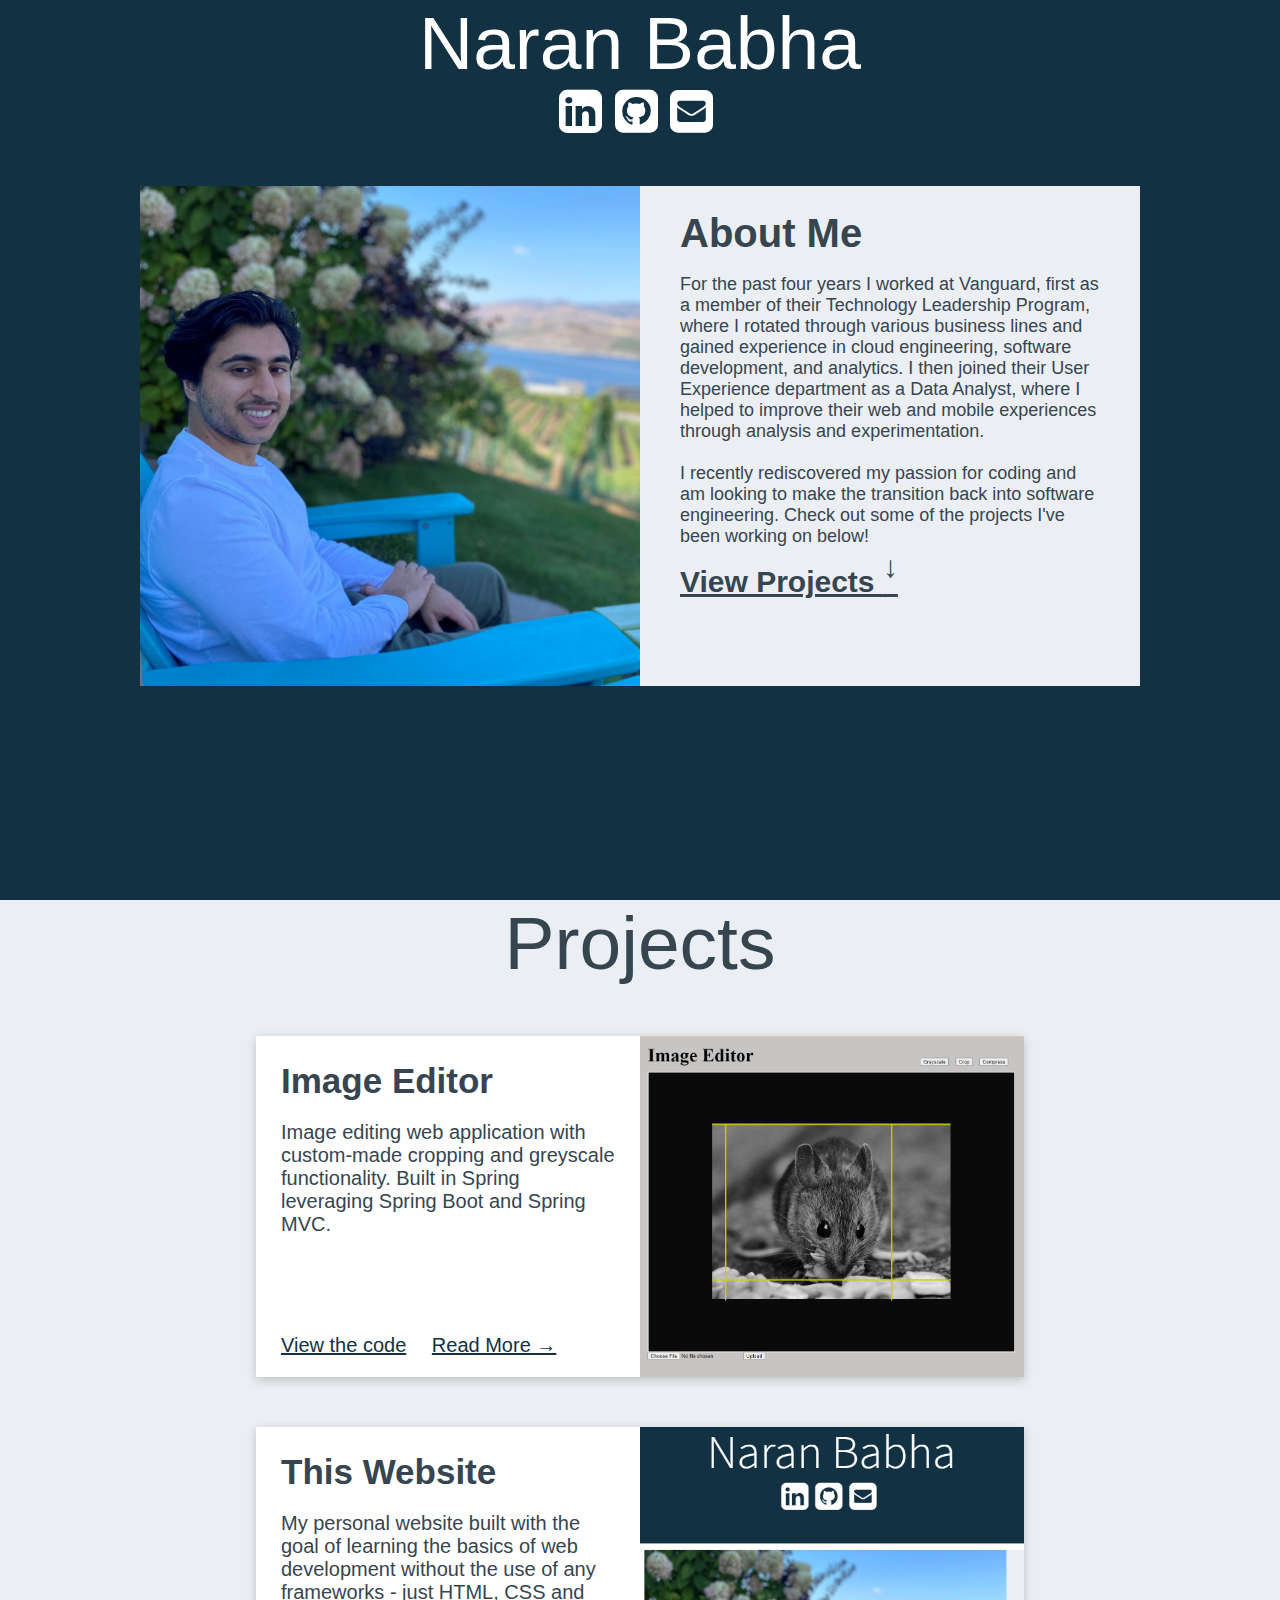
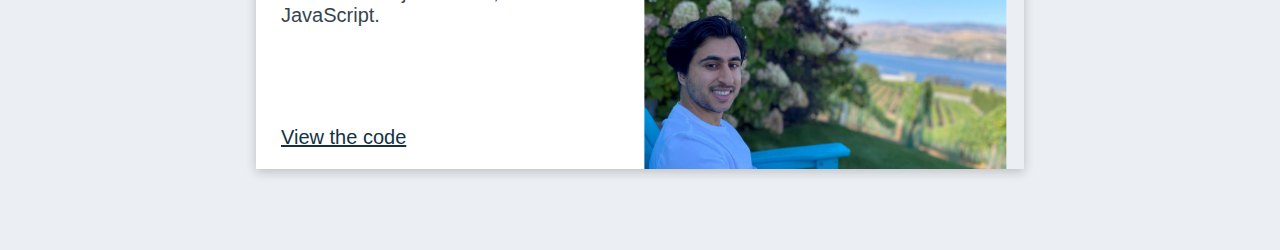
==== index.html @ 6fc2f873 "adding viewport meta tag to fix sizing on mobile" ====
<!DOCTYPE html>
<script src="jquery-3.6.3.min.js"></script>
<link rel="stylesheet" href="/libs/font-awesome-4.7.0/css/font-awesome.min.css">
<link rel="stylesheet" type="text/css" href="/index.css"/>
<link rel="stylesheet" type="text/css" href="/style.css"/>
<link rel="stylesheet" type="text/css" href="/responsive.css"/>
<html>
    <head>
        <title>Naran Babha</title>
        <meta name="viewport" content="width=device-width, initial-scale=1" />
    </head>
    <body>
        <div id="home-container">
            <h1 class="text-white text-centered">Naran Babha</h1>
            <div class="text-centered" id="contact">
                <a href="https://www.linkedin.com/in/naranbabha/" style="text-decoration:none">
                    <i id="linkedin" class="fa fa-linkedin-square contact-btn text-white" aria-hidden="true" aria-setsize="100px"></i>
                </a>
                <a href="https://github.com/nab115/" style="text-decoration:none">
                    <i id="github" class="fa fa-github-square contact-btn text-white" aria-hidden="true" aria-setsize="100px"></i>
                </a>
                <a href="mailto:nbabha@gmail.com">
                    <i class="fa fa-envelope-square contact-btn text-white" aria-hidden="true" aria-setsize="100px"></i>
                </a>
            </div>
            <div id="about-container">
                <img id="about-image" src="/media/chilling_in_chelan.jpg"
                ><div id="about-text__outer">
                    <div class="inner" id="about-text__inner">
                        <h2>About Me</h2>
                        <p>
                            For the past four years I worked at Vanguard, first as a member of their Technology 
                            Leadership Program, where I rotated through various business lines and gained experience 
                            in cloud engineering, software development, and analytics. I then joined their User 
                            Experience department as a Data Analyst, where I helped to improve their web and mobile 
                            experiences through analysis and experimentation.
                            <br><br>
                            I recently rediscovered my passion for coding and am looking to make the transition back 
                            into software engineering. Check out some of the projects I've been working on below!
                        </p>
                        <h3><a class="text-theme smooth-scroll" href="projects-container">View Projects <span id="down_arrow">&#8595</span></a></h3>
                    </div>
                </div>
            </div>
        </div>
        <div id="projects-container">
            <h1 class="text-centered">Projects</h1>
            <div id="projects"></div>
        </div>
    </body>
    <script type="module" src="index.js"></script>
</html>
---- index.css ----
html { background-color:rgb(18, 50, 67); }

/* ensure html background color doesn't show in projects section */
body { margin: 0px; }

.contact-btn {
    /* relative positioning to jiggle icons */
    position: relative;
    padding-right: 8px;
    font-size: 50px;
}

#home-container {
    width: 100%;
    min-height: 80vh;
    padding-bottom: 20vh;
}

#about-container{
    /* border: white 10px solid; */
    /* width: 1150px;
    min-width: 1150px;
    height: 500px; */
    position: relative;
    margin: auto;
    margin-top: 50px;
    text-align: center;
}

#about-image {
    aspect-ratio: 1 / 1;
    width: 30vw;
    min-width: 500px;
    display: inline-block;
    vertical-align: top;
}

#about-text__outer {
    display: inline-block;
    vertical-align: top;
    aspect-ratio: 1 / 1;
    width: 30vw;
    min-width: 500px;
    background-color: rgb(235, 239, 243);
}

#about-text__inner {
    text-align: left;
    margin-left: 40px;
    margin-right: 40px;
    margin-top: 25px;
    margin-bottom: 25px;
}

#about-text__inner p {
    font-size: 18px;
}

#down_arrow {
    /* relative positioning to bounce arrow */
    position: relative;
}

#projects-container {
    background-color: rgb(235, 239, 243);
    min-height: 100vh;
    padding-bottom: 50px;
}

.project-container {
    aspect-ratio: 2.25 / 1;
    width: 60vw;
    min-width: 500px;
    background-color: white;
    margin : auto;
    margin-top: 50px;
    position: relative;
    box-shadow: 0 3px 10px rgb(0 0 0 / 0.2);
}

.project-info__outer {
    width: 50%;
    height: 100%;
    float: left;
    position: relative;
}

.project-info__inner {
    margin-left: 25px;
    margin-right: 25px;
    margin-top: 25px;
    text-align: left;
}

.project-title {
    font-size: 35px;
    font-weight: 600;
    margin: 0px;
}

.project-image-container {
    float: right;
    width: 50%;
    height: 100%;
    position: relative;
    overflow: hidden;
}

.project-image-container img {
    width: 100%;
}

.project-links {
    bottom: 0px;
    position : absolute;
}

.project-links a {
    margin-right: 20px;
}
---- style.css ----
html { 
    font-family: 'Source Sans Pro', sans-serif;
    color: rgb(54, 69, 79);
    min-width: 500px;
}

h1 {
    font-size: 75px;
    font-weight: 350;
    margin: 0px;
}

h2 {
    font-size: 40px;
    font-weight: 700;
    margin: 0px;
}

h3 {
    font-size: 30px;
    font-weight: 700;
    margin: 0px;
}

p { font-size: 20px; }

.text-white { color: white }

.text-theme { color : rgb(54, 69, 79);}

.text-blue { color : rgb(18, 50, 67);}

.text-centered {
    text-align: center;
    position: relative;
}

.inner {
    /* 
        These settings allow for inner div to be 100% height of outer INCLUDING inner's margins 
        reference : https://stackoverflow.com/questions/485827/css-100-height-with-padding-margin
        Reading http://cssdesignpatterns.com/ would be useful to advance my CSS and HTML
    */
    display: block;
    height: auto;
    bottom:0;
    top:0;
    left:0;
    right:0;
    /* position: absolute; */
}
---- responsive.css ----
@media screen and (max-width: 1024px) {
   .project-container {
        width: 90vw;
   } 
    
    .project-image-container {
        display: none;
    }

    .project-info__outer {
        width: 100%;
    }

    #about-image {
        width: 100vw;
    }

    #about-text__outer {
        width: 100vw;
        aspect-ratio: unset;
    }
}
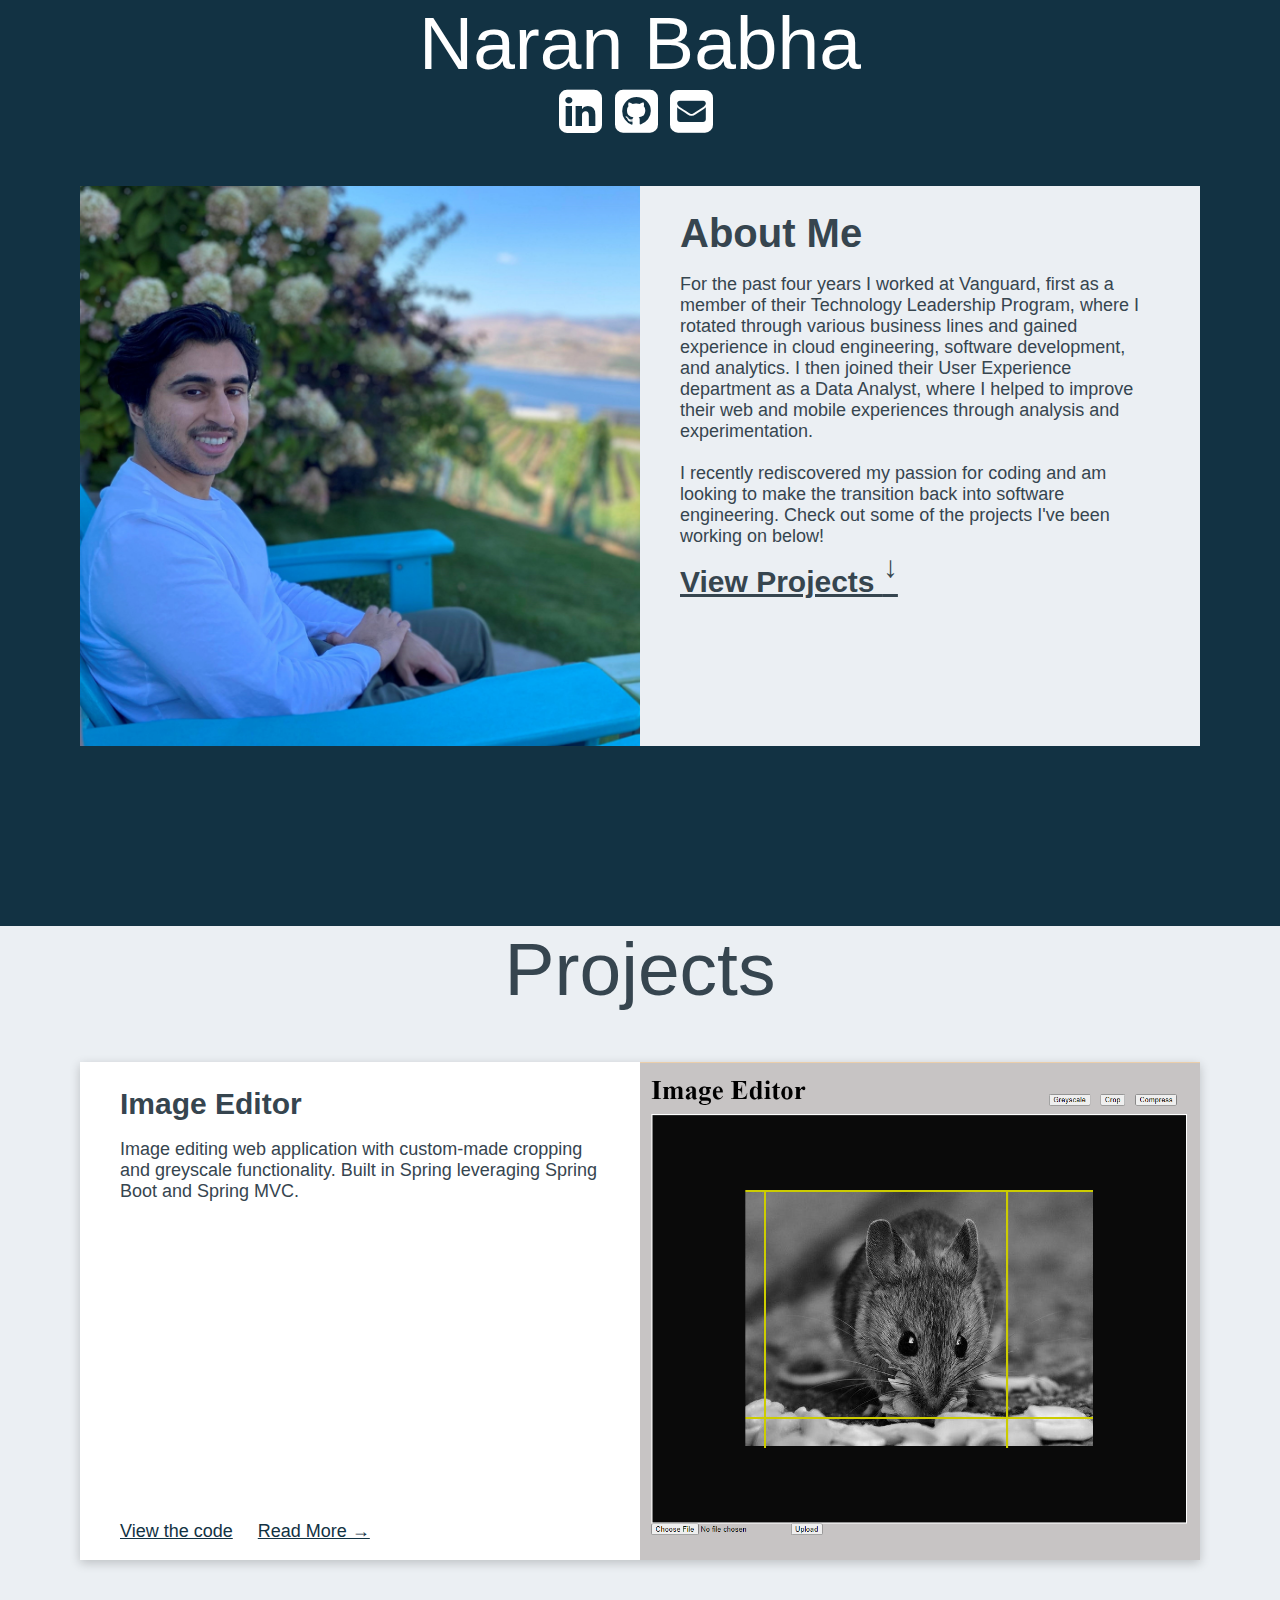
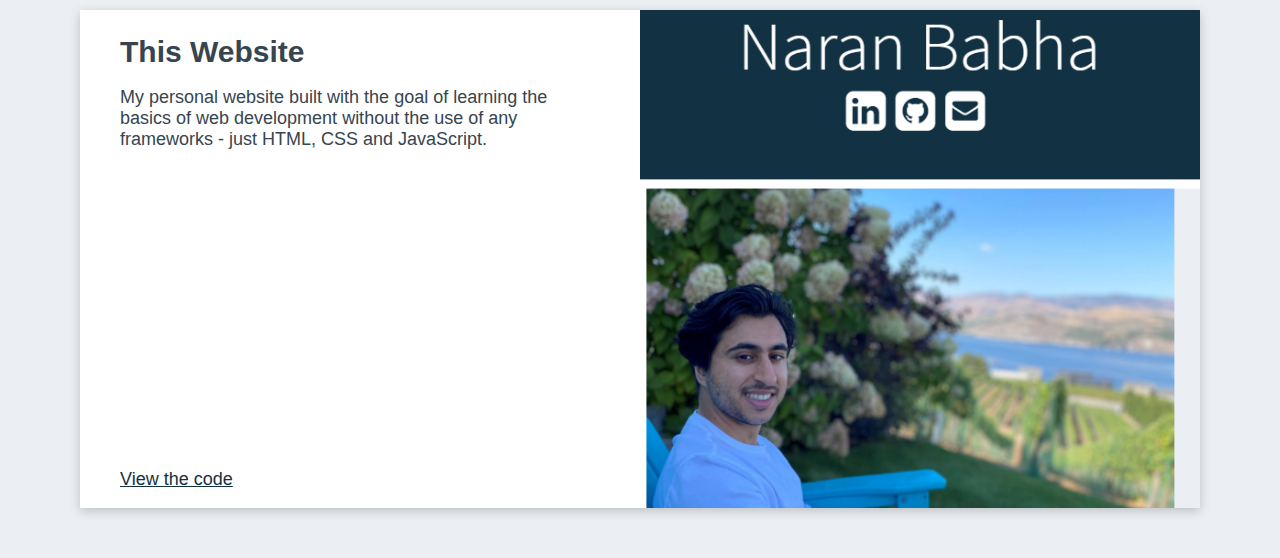
==== commit 270b3458: "removing aria-hidden=true" ====
--- a/index.html
+++ b/index.html
@@ -14,13 +14,13 @@
             <h1 class="text-white text-centered">Naran Babha</h1>
             <div class="text-centered" id="contact">
                 <a href="https://www.linkedin.com/in/naranbabha/" style="text-decoration:none">
-                    <i id="linkedin" class="fa fa-linkedin-square contact-btn text-white" aria-hidden="true" aria-setsize="100px"></i>
+                    <i id="linkedin" class="fa fa-linkedin-square contact-btn text-white"></i>
                 </a>
                 <a href="https://github.com/nab115/" style="text-decoration:none">
-                    <i id="github" class="fa fa-github-square contact-btn text-white" aria-hidden="true" aria-setsize="100px"></i>
+                    <i id="github" class="fa fa-github-square contact-btn text-white"></i>
                 </a>
                 <a href="mailto:nbabha@gmail.com">
-                    <i class="fa fa-envelope-square contact-btn text-white" aria-hidden="true" aria-setsize="100px"></i>
+                    <i class="fa fa-envelope-square contact-btn text-white"></i>
                 </a>
             </div>
             <div id="about-container">
--- a/index.css
+++ b/index.css
@@ -29,8 +29,8 @@
 
 #about-image {
     aspect-ratio: 1 / 1;
-    width: 30vw;
-    min-width: 500px;
+    width: 35em;
+    max-width: 50%;
     display: inline-block;
     vertical-align: top;
 }
@@ -39,21 +39,9 @@
     display: inline-block;
     vertical-align: top;
     aspect-ratio: 1 / 1;
-    width: 30vw;
-    min-width: 500px;
+    width: 35em;
+    max-width: 50%;
     background-color: rgb(235, 239, 243);
-}
-
-#about-text__inner {
-    text-align: left;
-    margin-left: 40px;
-    margin-right: 40px;
-    margin-top: 25px;
-    margin-bottom: 25px;
-}
-
-#about-text__inner p {
-    font-size: 18px;
 }
 
 #down_arrow {
@@ -69,8 +57,8 @@
 
 .project-container {
     aspect-ratio: 2.25 / 1;
-    width: 60vw;
-    min-width: 500px;
+    width: 70em;
+    max-width: 100%;
     background-color: white;
     margin : auto;
     margin-top: 50px;
@@ -83,13 +71,6 @@
     height: 100%;
     float: left;
     position: relative;
-}
-
-.project-info__inner {
-    margin-left: 25px;
-    margin-right: 25px;
-    margin-top: 25px;
-    text-align: left;
 }
 
 .project-title {
--- a/style.css
+++ b/style.css
@@ -1,7 +1,12 @@
 html { 
     font-family: 'Source Sans Pro', sans-serif;
     color: rgb(54, 69, 79);
-    min-width: 500px;
+    max-width: 100%;
+}
+
+body {
+    max-width: 100%;
+    overflow-x: hidden;
 }
 
 h1 {
@@ -22,7 +27,7 @@
     margin: 0px;
 }
 
-p { font-size: 20px; }
+p { font-size: 18px; }
 
 .text-white { color: white }
 
@@ -36,16 +41,6 @@
 }
 
 .inner {
-    /* 
-        These settings allow for inner div to be 100% height of outer INCLUDING inner's margins 
-        reference : https://stackoverflow.com/questions/485827/css-100-height-with-padding-margin
-        Reading http://cssdesignpatterns.com/ would be useful to advance my CSS and HTML
-    */
-    display: block;
-    height: auto;
-    bottom:0;
-    top:0;
-    left:0;
-    right:0;
-    /* position: absolute; */
+    text-align: left;
+    margin: 25px 40px;
 }--- a/responsive.css
+++ b/responsive.css
@@ -1,6 +1,7 @@
 @media screen and (max-width: 1024px) {
    .project-container {
         width: 90vw;
+        aspect-ratio: unset;
    } 
     
     .project-image-container {
@@ -9,14 +10,45 @@
 
     .project-info__outer {
         width: 100%;
+        float: none;
+        display: inline-block;
     }
 
-    #about-image {
+    .project-links {
+        position : relative;
+    }
+
+    #about-image { 
         width: 100vw;
+        max-width: none;
     }
 
     #about-text__outer {
         width: 100vw;
+        max-width: none;
         aspect-ratio: unset;
     }
+
+    #page-content {
+        width: 75%;
+    }
+
+    #home__nav {
+        font-size: 18px;
+    }
+
+    h1 {
+        font-size: 60px;
+    }
+
+    h2 {
+        font-size: 30px;
+    }
+    
+    h3 {
+        font-size: 25px;
+        font-weight: 700;
+        margin: 0px;
+    }
+
 }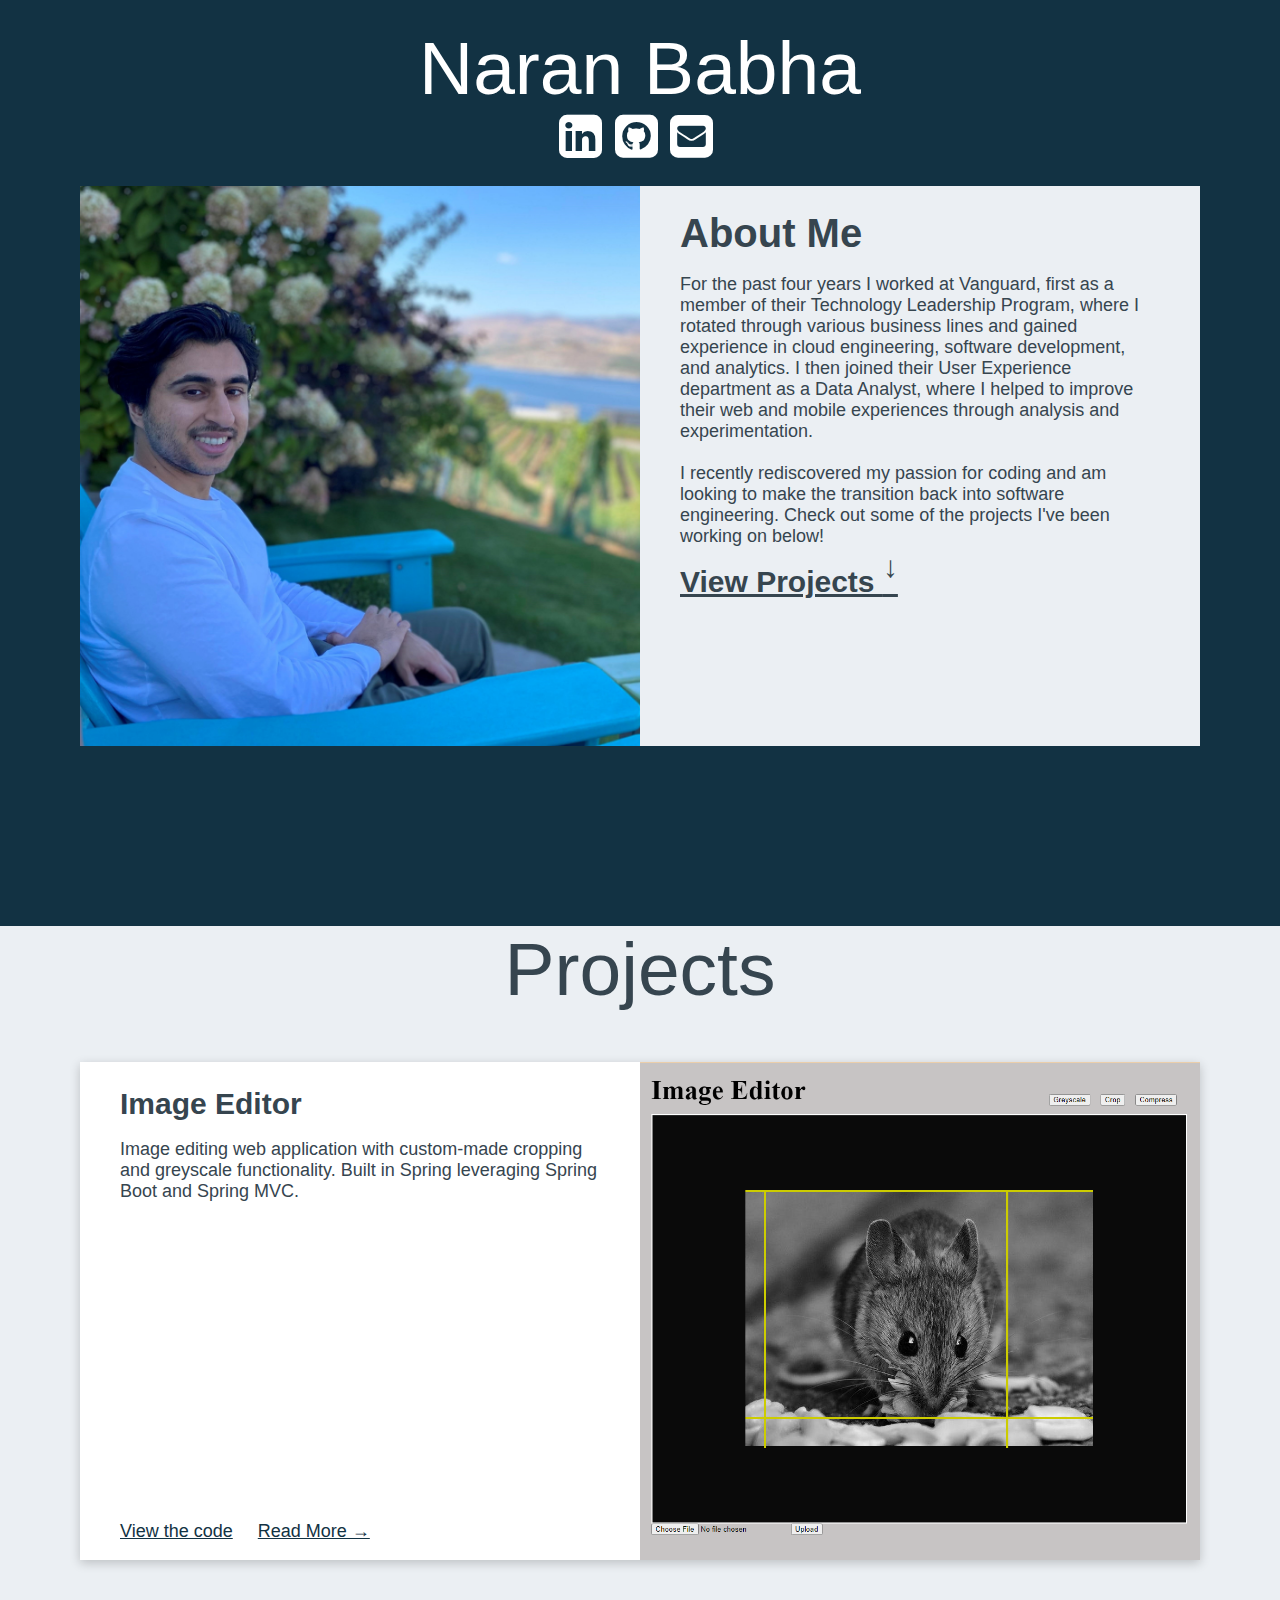
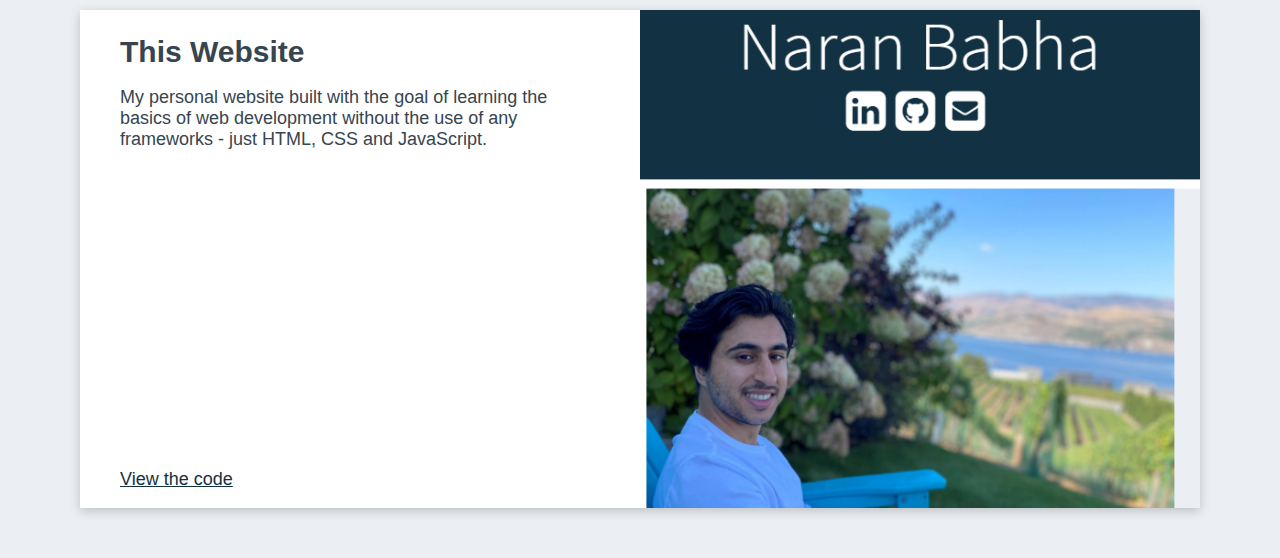
==== commit e36adc18: "changing header for mobile" ====
--- a/index.html
+++ b/index.html
@@ -11,17 +11,19 @@
     </head>
     <body>
         <div id="home-container">
-            <h1 class="text-white text-centered">Naran Babha</h1>
-            <div class="text-centered" id="contact">
-                <a href="https://www.linkedin.com/in/naranbabha/" style="text-decoration:none">
-                    <i id="linkedin" class="fa fa-linkedin-square contact-btn text-white"></i>
-                </a>
-                <a href="https://github.com/nab115/" style="text-decoration:none">
-                    <i id="github" class="fa fa-github-square contact-btn text-white"></i>
-                </a>
-                <a href="mailto:nbabha@gmail.com">
-                    <i class="fa fa-envelope-square contact-btn text-white"></i>
-                </a>
+            <div id="header-container">
+                <h1 id="name" class="text-white text-centered">Naran Babha</h1>
+                <div class="text-centered" id="contact">
+                    <a href="https://www.linkedin.com/in/naranbabha/" style="text-decoration:none">
+                        <i id="linkedin" class="fa fa-linkedin-square contact-btn text-white"></i>
+                    </a>
+                    <a href="https://github.com/nab115/" style="text-decoration:none">
+                        <i id="github" class="fa fa-github-square contact-btn text-white"></i>
+                    </a>
+                    <a href="mailto:nbabha@gmail.com">
+                        <i class="fa fa-envelope-square contact-btn text-white"></i>
+                    </a>
+                </div>
             </div>
             <div id="about-container">
                 <img id="about-image" src="/media/chilling_in_chelan.jpg"
--- a/index.css
+++ b/index.css
@@ -2,6 +2,10 @@
 
 /* ensure html background color doesn't show in projects section */
 body { margin: 0px; }
+
+#header-container {
+    margin: 25px 0px;
+}
 
 .contact-btn {
     /* relative positioning to jiggle icons */
@@ -23,7 +27,6 @@
     height: 500px; */
     position: relative;
     margin: auto;
-    margin-top: 50px;
     text-align: center;
 }
 
--- a/responsive.css
+++ b/responsive.css
@@ -1,5 +1,22 @@
+@media screen AND (max-width: 500px) {
+    #name, #contact {
+        display: inline;
+        margin-right: 10px;
+        font-size: 30px;
+    }
+
+    .contact-btn {
+        font-size: 30px;
+    }
+
+    #header-container {
+        margin: 10px 0px 5px 20px
+    }
+}
+
 @media screen and (max-width: 1024px) {
-   .project-container {
+   
+    .project-container {
         width: 90vw;
         aspect-ratio: unset;
    } 
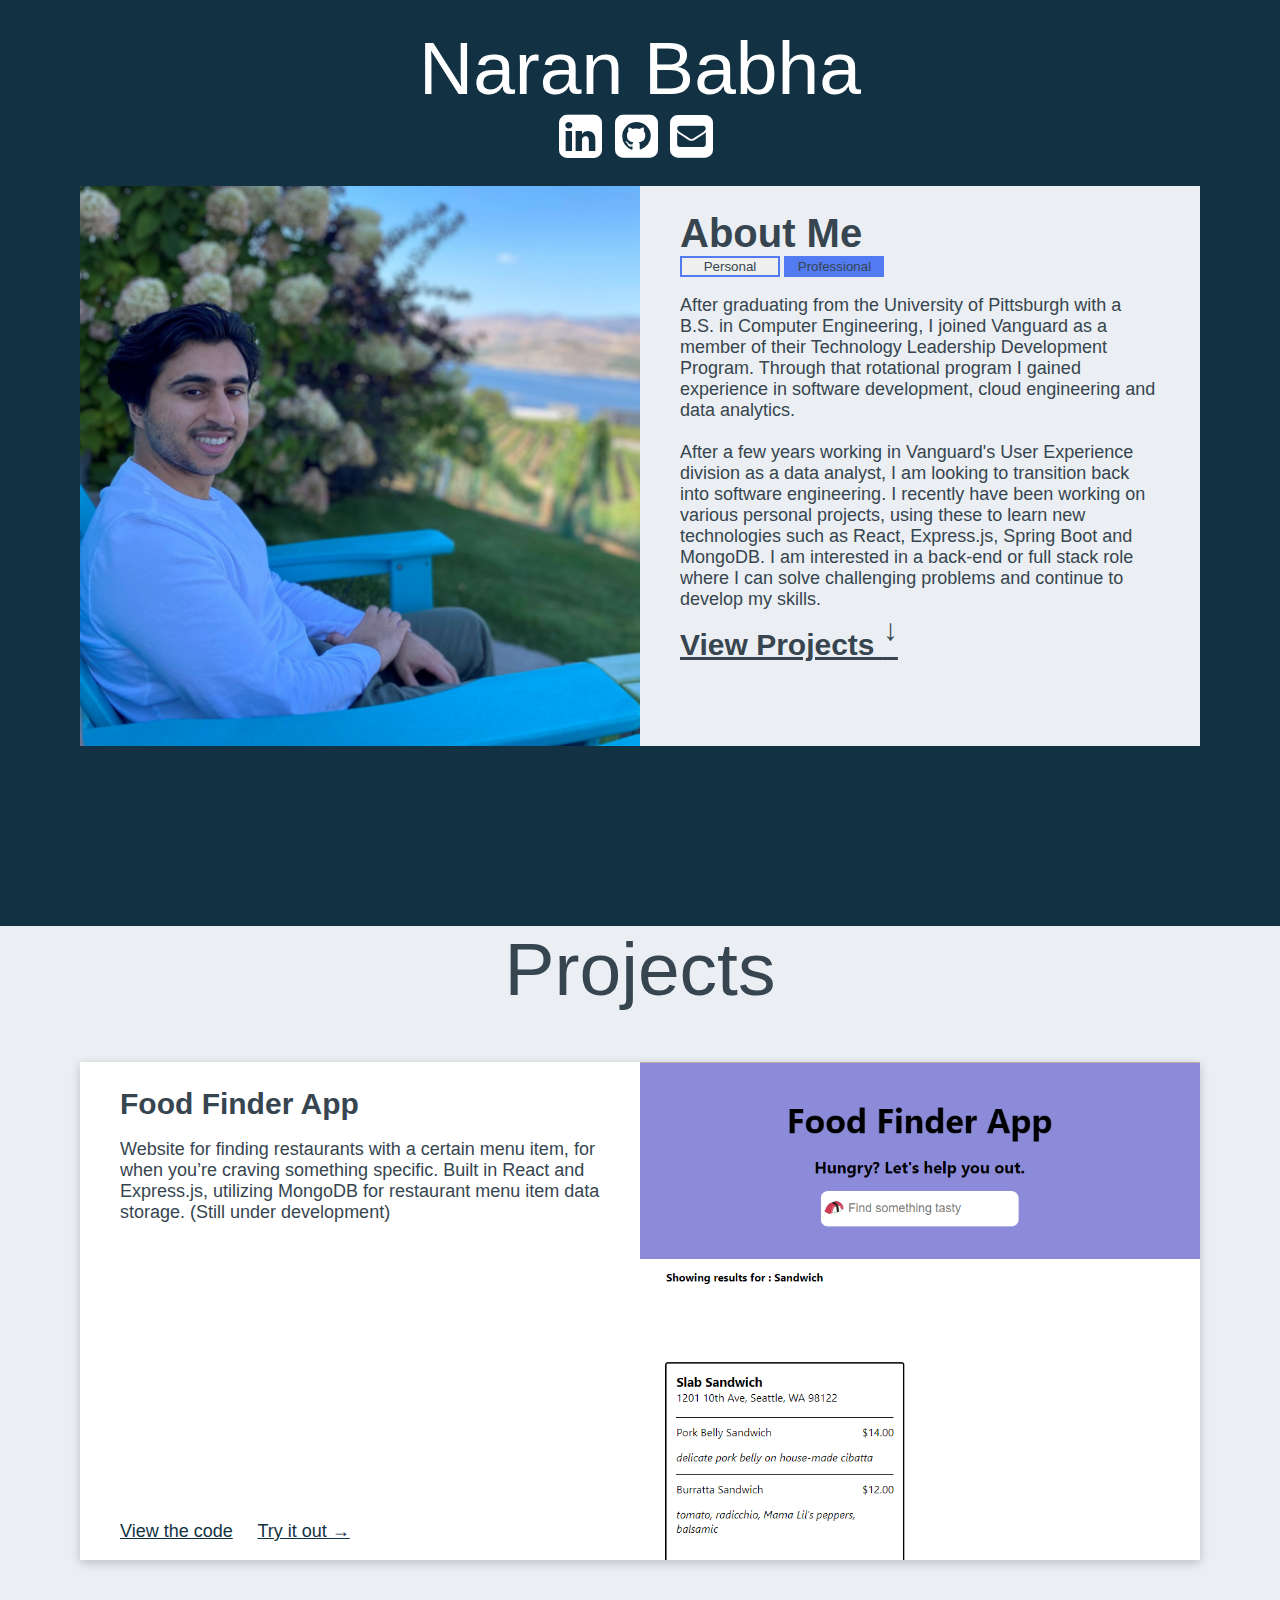
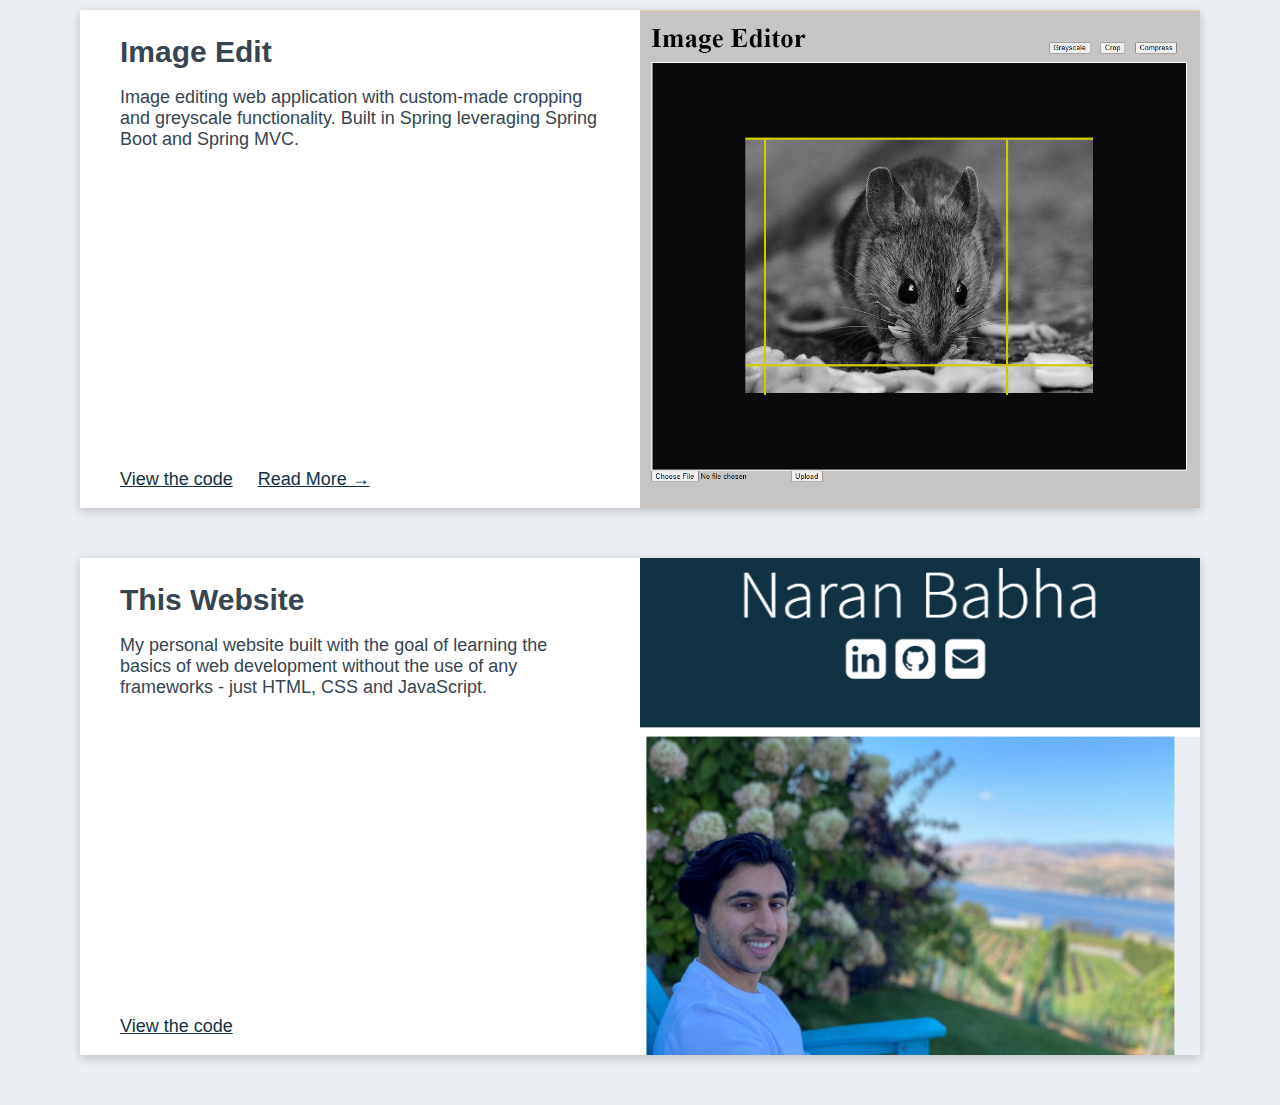
==== commit 58f73cd8: "adding personal mode and professional mode" ====
--- a/index.html
+++ b/index.html
@@ -30,16 +30,11 @@
                 ><div id="about-text__outer">
                     <div class="inner" id="about-text__inner">
                         <h2>About Me</h2>
-                        <p>
-                            For the past four years I worked at Vanguard, first as a member of their Technology 
-                            Leadership Program, where I rotated through various business lines and gained experience 
-                            in cloud engineering, software development, and analytics. I then joined their User 
-                            Experience department as a Data Analyst, where I helped to improve their web and mobile 
-                            experiences through analysis and experimentation.
-                            <br><br>
-                            I recently rediscovered my passion for coding and am looking to make the transition back 
-                            into software engineering. Check out some of the projects I've been working on below!
-                        </p>
+                        <div id="mode-switch">
+                            <button class="text-theme mode" id="personal">Personal</button> 
+                            <button class="text-theme mode selected" id="professional">Professional</button>
+                        </div>
+                        <p id="about-text-content"></p>
                         <h3><a class="text-theme smooth-scroll" href="projects-container">View Projects <span id="down_arrow">&#8595</span></a></h3>
                     </div>
                 </div>
@@ -51,4 +46,5 @@
         </div>
     </body>
     <script type="module" src="index.js"></script>
+    <script type="module" src="listeners.js"></script>
 </html>--- a/index.css
+++ b/index.css
@@ -36,6 +36,17 @@
     max-width: 50%;
     display: inline-block;
     vertical-align: top;
+}
+
+.mode {
+    width: 20%;
+    min-width: 100px;
+    --button-color: #537bf1;
+    border: 2px solid var(--button-color);
+}
+
+.mode.selected, .mode:hover {
+    background-color: var(--button-color);
 }
 
 #about-text__outer {
--- a/style.css
+++ b/style.css
@@ -27,7 +27,9 @@
     margin: 0px;
 }
 
-p { font-size: 18px; }
+p { 
+    font-size: 18px; 
+}
 
 .text-white { color: white }
 
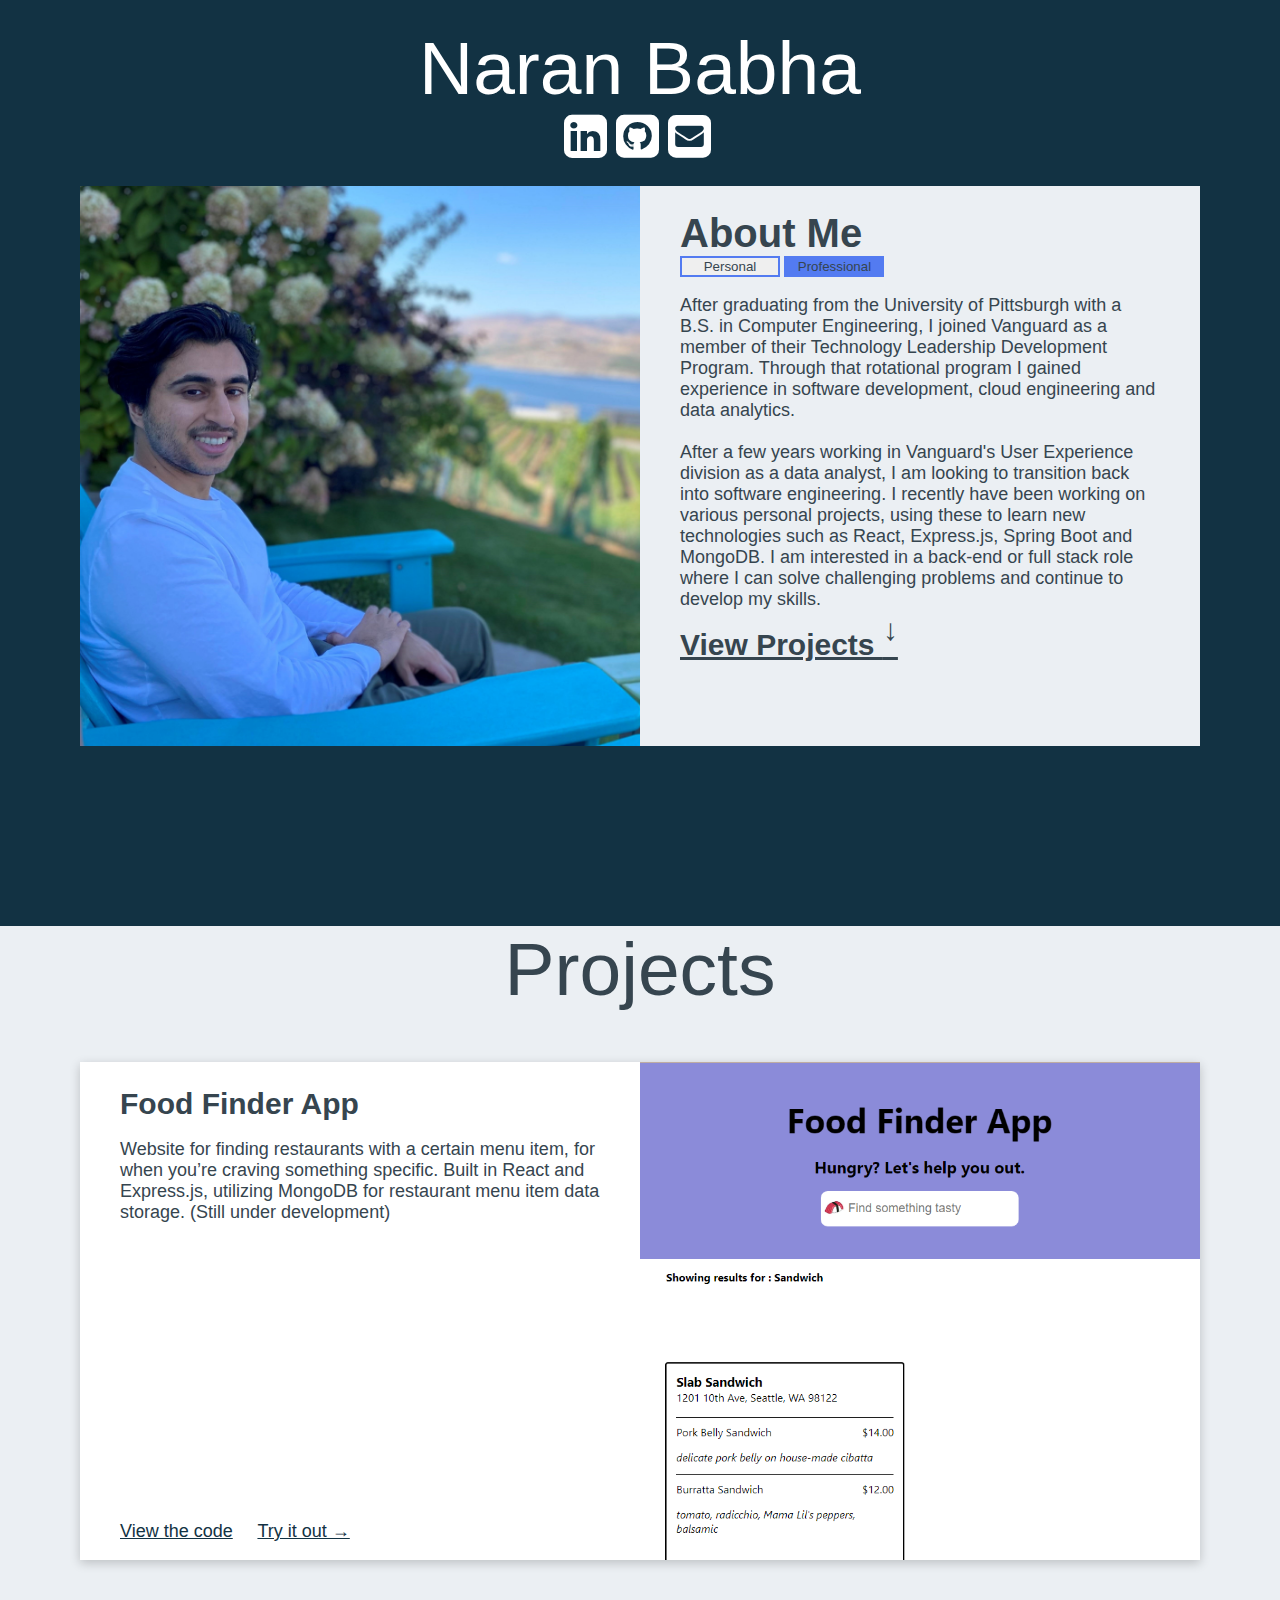
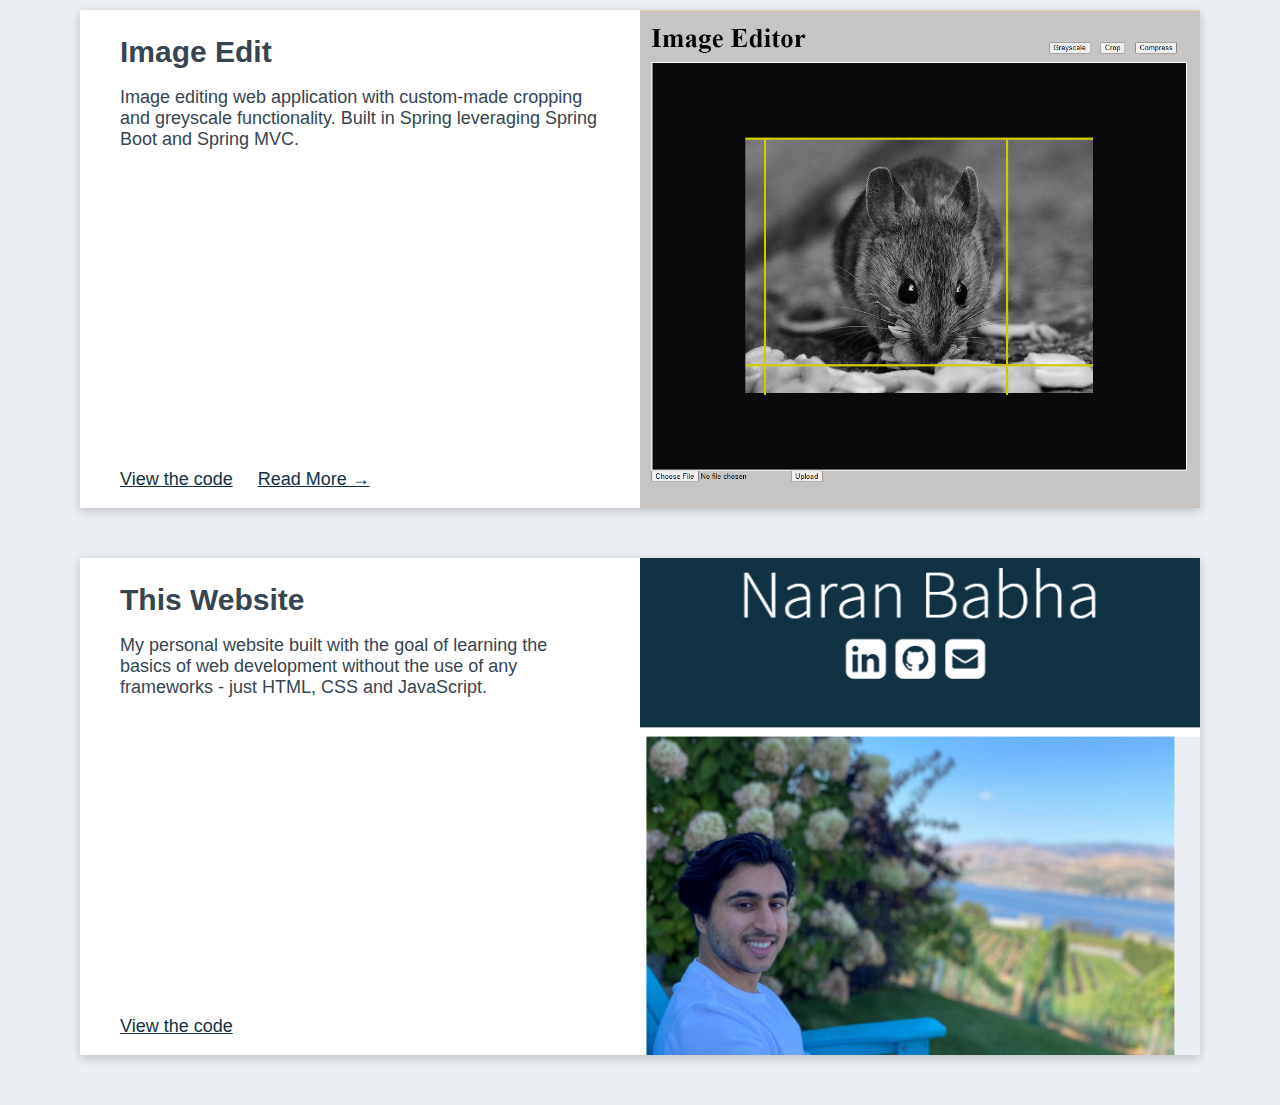
==== commit cc115ad4: "improving header for mobile" ====
--- a/index.html
+++ b/index.html
@@ -12,8 +12,10 @@
     <body>
         <div id="home-container">
             <div id="header-container">
-                <h1 id="name" class="text-white text-centered">Naran Babha</h1>
-                <div class="text-centered" id="contact">
+                <div id="name-container">
+                    <h1 id="name" class="text-white text-centered">Naran Babha</h1>
+                </div
+                ><div class="text-centered" id="contact">
                     <a href="https://www.linkedin.com/in/naranbabha/" style="text-decoration:none">
                         <i id="linkedin" class="fa fa-linkedin-square contact-btn text-white"></i>
                     </a>
--- a/index.css
+++ b/index.css
@@ -10,7 +10,7 @@
 .contact-btn {
     /* relative positioning to jiggle icons */
     position: relative;
-    padding-right: 8px;
+    padding-right: 0.1em;
     font-size: 50px;
 }
 
--- a/responsive.css
+++ b/responsive.css
@@ -1,8 +1,20 @@
 @media screen AND (max-width: 500px) {
     #name, #contact {
-        display: inline;
-        margin-right: 10px;
         font-size: 30px;
+    }
+
+    #contact {
+        text-align: right;
+    }
+
+    #name {
+        text-align: left;
+        margin-left: 0.1em;
+    }
+
+    #name-container, #contact {
+        display: inline-block;
+        width: 49%;
     }
 
     .contact-btn {
@@ -10,7 +22,7 @@
     }
 
     #header-container {
-        margin: 10px 0px 5px 20px
+        margin: 8px 0px 0px 0px;
     }
 }
 
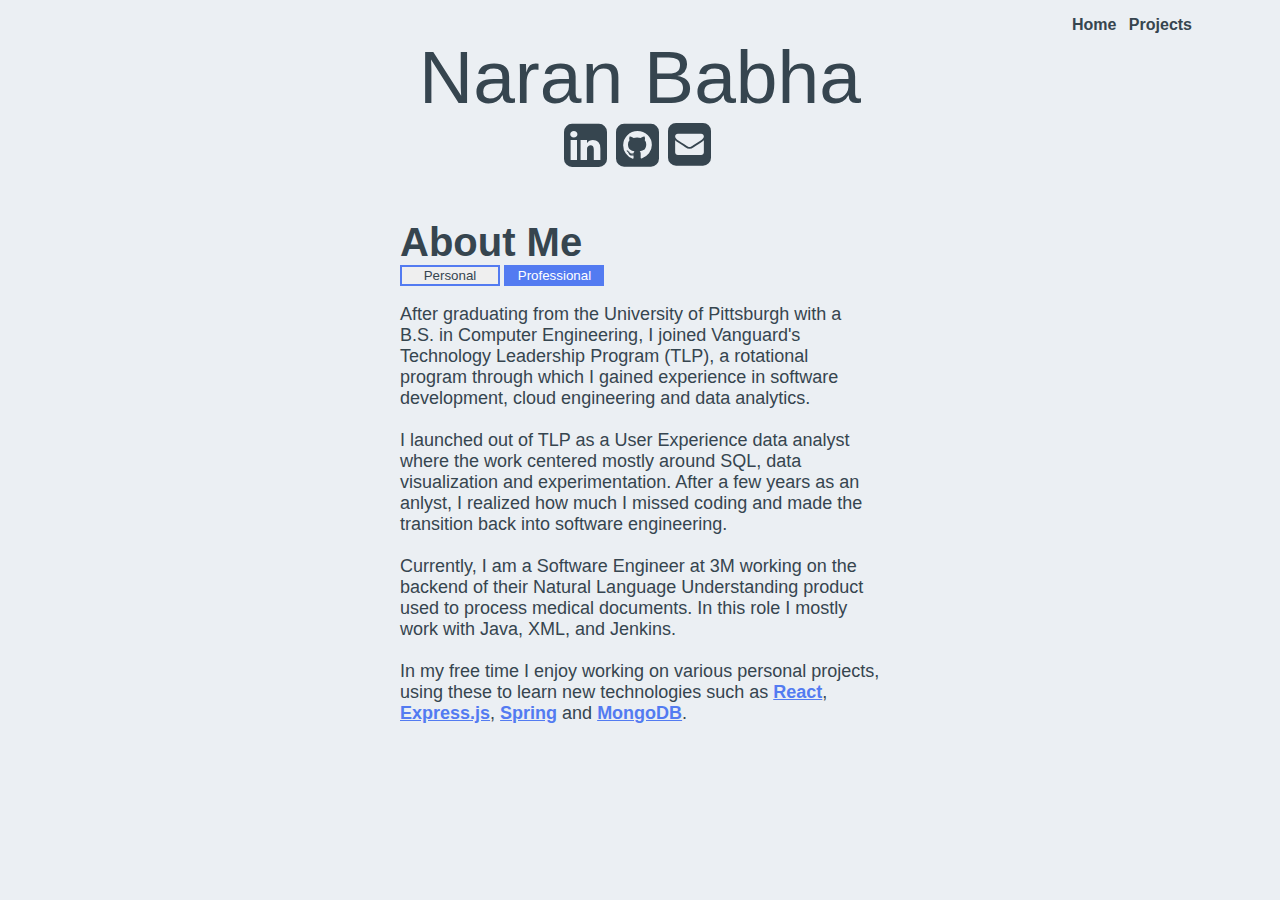
==== commit 372c27d0: "simplifying design" ====
--- a/index.html
+++ b/index.html
@@ -10,26 +10,29 @@
         <meta name="viewport" content="width=device-width, initial-scale=1" />
     </head>
     <body>
+        <div class="nav-container text-right">
+            <a class="nav-btn" href="/" style="text-decoration:none">Home</a>
+            <a class="nav-btn" href="/projects" style="text-decoration:none">Projects</a>
+        </div>
         <div id="home-container">
             <div id="header-container">
                 <div id="name-container">
-                    <h1 id="name" class="text-white text-centered">Naran Babha</h1>
+                    <h1 id="name" class="text-centered">Naran Babha</h1>
                 </div
                 ><div class="text-centered" id="contact">
                     <a href="https://www.linkedin.com/in/naranbabha/" style="text-decoration:none">
-                        <i id="linkedin" class="fa fa-linkedin-square contact-btn text-white"></i>
+                        <i id="linkedin" class="fa fa-linkedin-square contact-btn text-theme"></i>
                     </a>
                     <a href="https://github.com/nab115/" style="text-decoration:none">
-                        <i id="github" class="fa fa-github-square contact-btn text-white"></i>
+                        <i id="github" class="fa fa-github-square contact-btn text-theme"></i>
                     </a>
                     <a href="mailto:nbabha@gmail.com">
-                        <i class="fa fa-envelope-square contact-btn text-white"></i>
+                        <i class="fa fa-envelope-square contact-btn text-theme"></i>
                     </a>
                 </div>
             </div>
             <div id="about-container">
-                <img id="about-image" src="/media/chilling_in_chelan.jpg"
-                ><div id="about-text__outer">
+                <div id="about-text__outer">
                     <div class="inner" id="about-text__inner">
                         <h2>About Me</h2>
                         <div id="mode-switch">
@@ -37,14 +40,9 @@
                             <button class="text-theme mode selected" id="professional">Professional</button>
                         </div>
                         <p id="about-text-content"></p>
-                        <h3><a class="text-theme smooth-scroll" href="projects-container">View Projects <span id="down_arrow">&#8595</span></a></h3>
                     </div>
                 </div>
             </div>
-        </div>
-        <div id="projects-container">
-            <h1 class="text-centered">Projects</h1>
-            <div id="projects"></div>
         </div>
     </body>
     <script type="module" src="index.js"></script>
--- a/index.css
+++ b/index.css
@@ -1,10 +1,19 @@
-html { background-color:rgb(18, 50, 67); }
+html { background-color: rgb(235, 239, 243); }
 
 /* ensure html background color doesn't show in projects section */
 body { margin: 0px; }
 
+.nav-container {
+    padding-right: 5em;
+    padding-top: 1em;
+}
+
+.nav-btn {
+    padding-right: .5em;
+}
+
 #header-container {
-    margin: 25px 0px;
+    margin-bottom: 25px;
 }
 
 .contact-btn {
@@ -15,38 +24,28 @@
 }
 
 #home-container {
-    width: 100%;
-    min-height: 80vh;
-    padding-bottom: 20vh;
+    --highlight-color: #537bf1;
 }
 
 #about-container{
-    /* border: white 10px solid; */
-    /* width: 1150px;
-    min-width: 1150px;
-    height: 500px; */
     position: relative;
     margin: auto;
     text-align: center;
 }
 
-#about-image {
-    aspect-ratio: 1 / 1;
-    width: 35em;
-    max-width: 50%;
-    display: inline-block;
-    vertical-align: top;
-}
-
 .mode {
     width: 20%;
     min-width: 100px;
-    --button-color: #537bf1;
-    border: 2px solid var(--button-color);
+    border: 2px solid var(--highlight-color);
 }
 
 .mode.selected, .mode:hover {
-    background-color: var(--button-color);
+    background-color: var(--highlight-color);
+    color: white;
+}
+
+.mode.selected {
+    pointer-events: none;
 }
 
 #about-text__outer {
@@ -54,7 +53,6 @@
     vertical-align: top;
     aspect-ratio: 1 / 1;
     width: 35em;
-    max-width: 50%;
     background-color: rgb(235, 239, 243);
 }
 
@@ -65,7 +63,6 @@
 
 #projects-container {
     background-color: rgb(235, 239, 243);
-    min-height: 100vh;
     padding-bottom: 50px;
 }
 
--- a/style.css
+++ b/style.css
@@ -31,6 +31,11 @@
     font-size: 18px; 
 }
 
+a {
+    color: var(--highlight-color);
+    font-weight: bold;
+}
+
 .text-white { color: white }
 
 .text-theme { color : rgb(54, 69, 79);}
@@ -42,6 +47,11 @@
     position: relative;
 }
 
+.text-right {
+    text-align: right;
+    position: relative;
+}
+
 .inner {
     text-align: left;
     margin: 25px 40px;
--- a/responsive.css
+++ b/responsive.css
@@ -1,31 +1,3 @@
-@media screen AND (max-width: 500px) {
-    #name, #contact {
-        font-size: 30px;
-    }
-
-    #contact {
-        text-align: right;
-    }
-
-    #name {
-        text-align: left;
-        margin-left: 0.1em;
-    }
-
-    #name-container, #contact {
-        display: inline-block;
-        width: 49%;
-    }
-
-    .contact-btn {
-        font-size: 30px;
-    }
-
-    #header-container {
-        margin: 8px 0px 0px 0px;
-    }
-}
-
 @media screen and (max-width: 1024px) {
    
     .project-container {
@@ -47,17 +19,6 @@
         position : relative;
     }
 
-    #about-image { 
-        width: 100vw;
-        max-width: none;
-    }
-
-    #about-text__outer {
-        width: 100vw;
-        max-width: none;
-        aspect-ratio: unset;
-    }
-
     #page-content {
         width: 75%;
     }
@@ -67,7 +28,7 @@
     }
 
     h1 {
-        font-size: 60px;
+        font-size: 50px;
     }
 
     h2 {
@@ -80,4 +41,28 @@
         margin: 0px;
     }
 
+    p {
+        font-size: 16px;
+    }
+
+}
+
+@media screen AND (max-width: 500px) {
+
+    .contact-btn {
+        font-size: 30px;
+        padding-right: 0em !important;
+    }
+
+    #header-container {
+        margin: 8px 0px 0px 0px;
+    }
+
+    #about-text__outer {
+        width: 100%;
+   }
+
+    .nav-container {
+        padding-right: 1em;
+    }
 }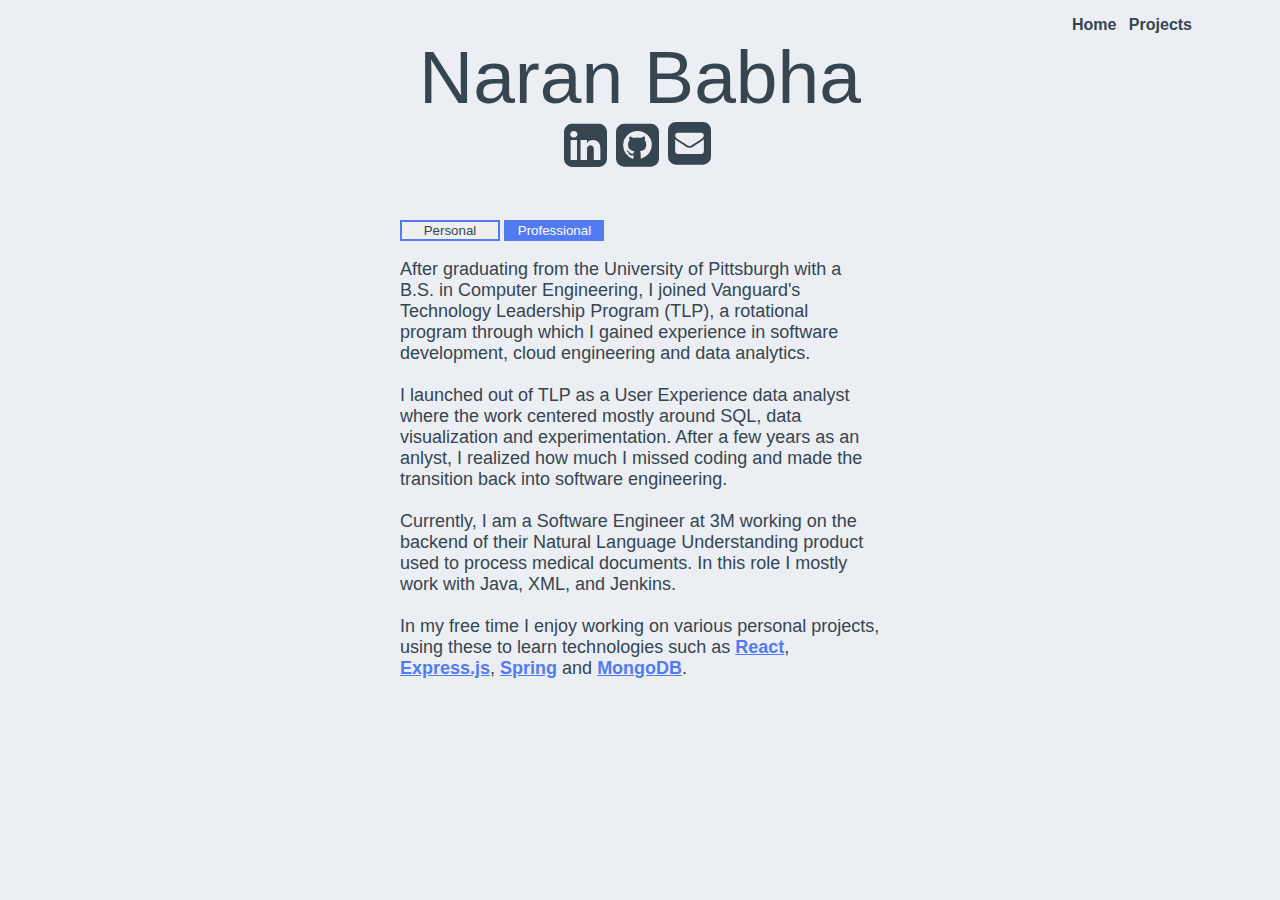
==== commit f57dc4cd: "Removing about me title" ====
--- a/index.html
+++ b/index.html
@@ -31,17 +31,12 @@
                     </a>
                 </div>
             </div>
-            <div id="about-container">
-                <div id="about-text__outer">
-                    <div class="inner" id="about-text__inner">
-                        <h2>About Me</h2>
-                        <div id="mode-switch">
-                            <button class="text-theme mode" id="personal">Personal</button> 
-                            <button class="text-theme mode selected" id="professional">Professional</button>
-                        </div>
-                        <p id="about-text-content"></p>
-                    </div>
+            <div class="text-left" id="about-container">
+                <div id="mode-switch">
+                    <button class="text-theme mode" id="personal">Personal</button> 
+                    <button class="text-theme mode selected" id="professional">Professional</button>
                 </div>
+                <p id="about-text-content"></p>
             </div>
         </div>
     </body>
--- a/index.css
+++ b/index.css
@@ -27,12 +27,6 @@
     --highlight-color: #537bf1;
 }
 
-#about-container{
-    position: relative;
-    margin: auto;
-    text-align: center;
-}
-
 .mode {
     width: 20%;
     min-width: 100px;
@@ -48,12 +42,14 @@
     pointer-events: none;
 }
 
-#about-text__outer {
-    display: inline-block;
+#about-container {
     vertical-align: top;
-    aspect-ratio: 1 / 1;
     width: 35em;
+    max-width: 100%;
     background-color: rgb(235, 239, 243);
+    padding: 25px 40px;
+    margin: auto;
+    box-sizing: border-box;
 }
 
 #down_arrow {
--- a/style.css
+++ b/style.css
@@ -52,7 +52,7 @@
     position: relative;
 }
 
-.inner {
+.text-left {
     text-align: left;
-    margin: 25px 40px;
+    position: relative;
 }--- a/responsive.css
+++ b/responsive.css
@@ -58,9 +58,9 @@
         margin: 8px 0px 0px 0px;
     }
 
-    #about-text__outer {
+    /* #about-text__outer {
         width: 100%;
-   }
+   } */
 
     .nav-container {
         padding-right: 1em;
